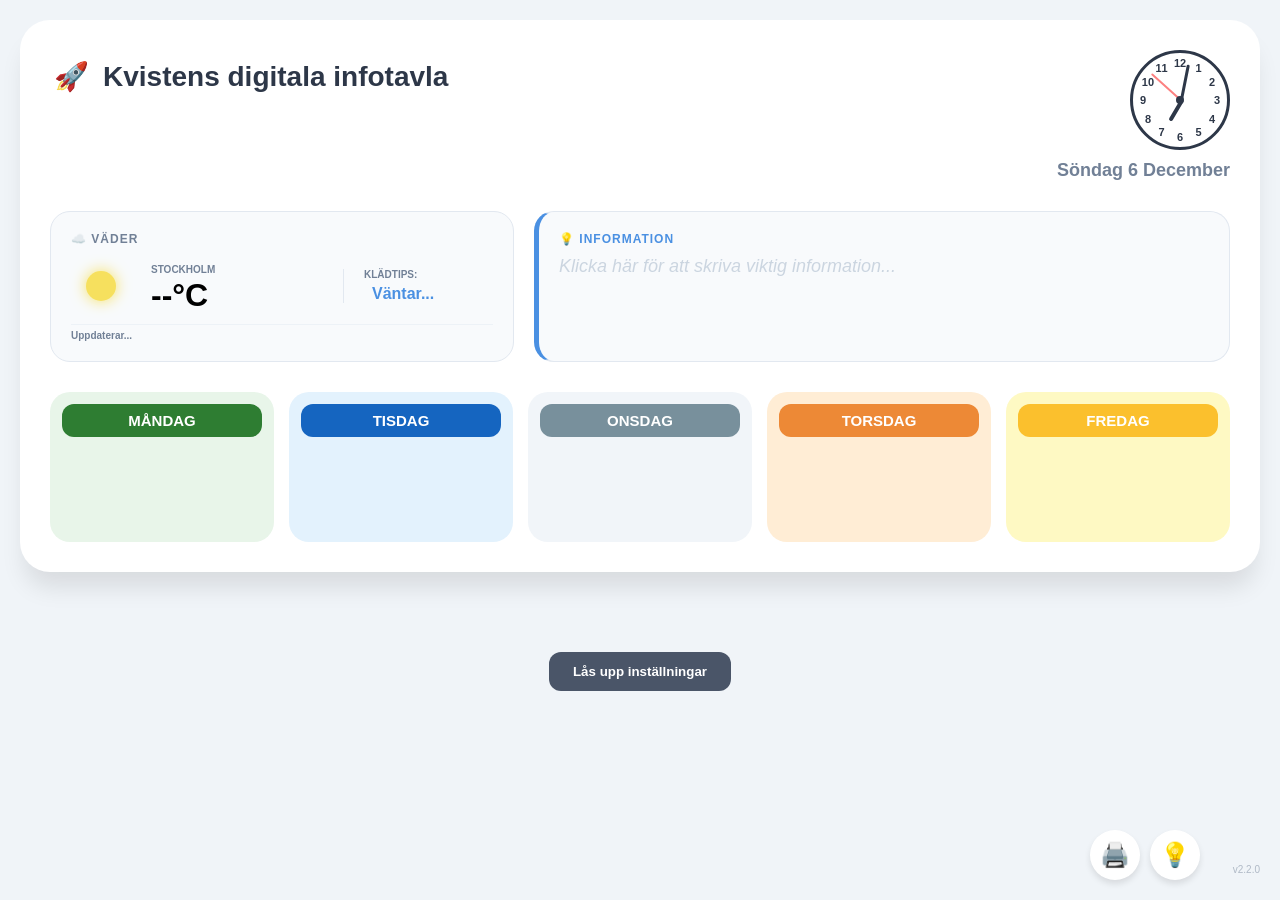
==== Index.html @ 11c7279c "Rename Index1.html to Index.html" ====
<!DOCTYPE html>
<html lang="sv">
<head>
    <meta charset="UTF-8">
    <meta name="viewport" content="width=device-width, initial-scale=1.0, maximum-scale=1.0, user-scalable=no">
    <title>Kvistens digitala infotavla v2.2.0</title>
    <style>
        :root {
            --bg-main: #f0f4f8;
            --text-main: #1a202c;
            --text-muted: #718096;
            --accent: #4a90e2;
            --success: #48bb78;
            --error: #fc8181;
            --warning: #f6e05e;
            
            /* Färger för veckodagar */
            --color-mandag-bg: #e8f5e9; --color-mandag: #2e7d32;
            --color-tisdag-bg: #e3f2fd; --color-tisdag: #1565c0;
            --color-onsdag-bg: #f1f5f9; --color-onsdag: #78909c;
            --color-torsdag-bg: #ffedd5; --color-torsdag: #ed8936;
            --color-fredag-bg: #fef9c3; --color-fredag: #fbc02d;
        }

        * { box-sizing: border-box; margin: 0; padding: 0; font-family: 'Inter', sans-serif; }
        body { background-color: var(--bg-main); padding: 20px; display: flex; flex-direction: column; align-items: center; min-height: 100vh; position: relative; }

        .tavla {
            width: 100%; max-width: 1300px; background: white; border-radius: 30px;
            padding: 30px; box-shadow: 0 20px 25px -5px rgba(0, 0, 0, 0.1);
            margin-bottom: 70px; position: relative;
        }

        /* Fixerade knappar i hörnen */
        .wake-lock-indicator, .print-btn {
            position: fixed; bottom: 20px; background: white; border: none; border-radius: 50%;
            width: 50px; height: 50px; display: flex; align-items: center; justify-content: center;
            cursor: pointer; font-size: 24px; transition: all 0.2s;
            box-shadow: 0 4px 6px rgba(0,0,0,0.1); z-index: 1000;
        }
        .wake-lock-indicator { right: 80px; }
        .print-btn { right: 140px; }
        .wake-lock-indicator:active, .print-btn:active { transform: scale(0.9); }

        .header { display: flex; justify-content: space-between; align-items: flex-start; margin-bottom: 30px; }
        .huvud-rubrik { font-size: 28px; font-weight: 800; color: #2d3748; display: flex; align-items: center; gap: 10px; margin-top: 10px; }
        
        .clock-section { display: flex; flex-direction: column; align-items: flex-end; gap: 10px; }
        .analog-clock { width: 100px; height: 100px; border: 3px solid #2d3748; border-radius: 50%; position: relative; background: white; flex-shrink: 0; }
        .clock-number { position: absolute; width: 100%; height: 100%; text-align: center; font-size: 11px; font-weight: 900; color: #2d3748; padding: 4px; }
        .n1 { transform: rotate(30deg); } .n1 span { display: block; transform: rotate(-30deg); }
        .n2 { transform: rotate(60deg); } .n2 span { display: block; transform: rotate(-60deg); }
        .n3 { transform: rotate(90deg); } .n3 span { display: block; transform: rotate(-90deg); }
        .n4 { transform: rotate(120deg); } .n4 span { display: block; transform: rotate(-120deg); }
        .n5 { transform: rotate(150deg); } .n5 span { display: block; transform: rotate(-150deg); }
        .n6 { transform: rotate(180deg); } .n6 span { display: block; transform: rotate(-180deg); }
        .n7 { transform: rotate(210deg); } .n7 span { display: block; transform: rotate(-210deg); }
        .n8 { transform: rotate(240deg); } .n8 span { display: block; transform: rotate(-240deg); }
        .n9 { transform: rotate(270deg); } .n9 span { display: block; transform: rotate(-270deg); }
        .n10 { transform: rotate(300deg); } .n10 span { display: block; transform: rotate(-300deg); }
        .n11 { transform: rotate(330deg); } .n11 span { display: block; transform: rotate(-330deg); }
        .n12 { transform: rotate(0deg); } .n12 span { display: block; transform: rotate(0deg); }

        .hand { position: absolute; bottom: 50%; left: 50%; transform-origin: bottom; background: #2d3748; border-radius: 4px; }
        .hour-hand { width: 4px; height: 25%; z-index: 3; }
        .min-hand { width: 3px; height: 38%; z-index: 2; }
        .sec-hand { width: 1.5px; height: 42%; background: var(--error); z-index: 1; }
        .center-dot { position: absolute; top: 50%; left: 50%; width: 8px; height: 8px; background: #2d3748; border-radius: 50%; transform: translate(-50%, -50%); z-index: 4; }

        #datum { font-size: 18px; font-weight: 700; color: var(--text-muted); text-transform: capitalize; text-align: right; }

        .top-grid { display: grid; grid-template-columns: 1fr; gap: 20px; margin-bottom: 30px; }
        @media (min-width: 768px) { .top-grid { grid-template-columns: 1.2fr 1.8fr; } }

        .glass-card { background: #f8fafc; border-radius: 20px; padding: 20px; border: 1px solid #e2e8f0; position: relative; min-height: 120px; }
        .sektions-titel { font-size: 12px; font-weight: 800; color: var(--text-muted); text-transform: uppercase; letter-spacing: 1px; margin-bottom: 10px; display: flex; align-items: center; gap: 8px; }
        #vader-status { font-size: 10px; font-weight: 700; color: var(--text-muted); margin-top: 8px; display: block; border-top: 1px solid #edf2f7; padding-top: 5px; }

        #info-texten { font-weight: 500; font-size: 18px; outline: none; min-height: 1.2em; color: var(--text-main); }
        #info-texten:empty:before { content: attr(data-placeholder); color: #cbd5e0; font-style: italic; font-weight: 400; cursor: text; }

        /* Animerade väderikoner */
        .weather-icon-container { width: 60px; height: 60px; position: relative; display: flex; align-items: center; justify-content: center; }
        .anim-sun { width: 30px; height: 30px; background: #f6e05e; border-radius: 50%; box-shadow: 0 0 15px #f6e05e; animation: spin 20s linear infinite; position: relative; }
        @keyframes spin { 100% { transform: rotate(360deg); } }
        .anim-cloud { width: 35px; height: 15px; background: #cbd5e0; border-radius: 10px; position: absolute; animation: float 4s ease-in-out infinite; }
        .anim-cloud::before { content: ''; width: 18px; height: 18px; background: #cbd5e0; border-radius: 50%; position: absolute; top: -10px; left: 5px; }
        .anim-cloud::after { content: ''; width: 22px; height: 22px; background: #cbd5e0; border-radius: 50%; position: absolute; top: -14px; right: 5px; }
        @keyframes float { 0%, 100% { transform: translateY(0); } 50% { transform: translateY(-4px); } }
        .anim-rain-drop { width: 2px; height: 6px; background: #4a90e2; position: absolute; bottom: -10px; opacity: 0; animation: fall 1.2s linear infinite; }
        .drop1 { left: 10px; animation-delay: 0s; }
        .drop2 { left: 20px; animation-delay: 0.4s; }
        .drop3 { left: 28px; animation-delay: 0.8s; }
        @keyframes fall { 0% { transform: translateY(-10px); opacity: 0; } 50% { opacity: 1; } 100% { transform: translateY(10px) opacity: 0; } }
        .anim-snow-flake { font-size: 10px; color: #a5f3fc; position: absolute; bottom: -10px; opacity: 0; animation: flake-fall 2s linear infinite; }
        .flake1 { left: 8px; animation-delay: 0s; }
        .flake2 { left: 22px; animation-delay: 0.7s; }
        @keyframes flake-fall { 0% { transform: translateY(-10px) translateX(0); opacity: 0; } 50% { opacity: 1; transform: translateY(0px) translateX(3px); } 100% { transform: translateY(10px) translateX(-3px) opacity: 0; } }
        .anim-bolt { font-size: 16px; color: #fbbf24; position: absolute; bottom: -12px; left: 14px; animation: flash 1.5s ease-in-out infinite; }
        @keyframes flash { 0%, 100% { opacity: 0; } 50% { opacity: 1; } }

        .schema-grid { display: grid; grid-template-columns: 1fr; gap: 15px; align-items: start; }
        @media (min-width: 1024px) { .schema-grid { grid-template-columns: repeat(5, 1fr); } }

        .dag-kolumn { display: flex; flex-direction: column; gap: 12px; padding: 12px; border-radius: 20px; min-height: 150px; }
        #col-mandag { background-color: var(--color-mandag-bg); }
        #col-tisdag { background-color: var(--color-tisdag-bg); }
        #col-onsdag { background-color: var(--color-onsdag-bg); }
        #col-torsdag { background-color: var(--color-torsdag-bg); }
        #col-fredag { background-color: var(--color-fredag-bg); }

        .dag-kolumn.idag { border: 2px solid var(--accent); box-shadow: 0 10px 15px -3px rgba(0, 0, 0, 0.1); }
        .dag-rubrik { font-size: 15px; font-weight: 800; padding: 8px; border-radius: 12px; text-align: center; color: white; text-transform: uppercase; }
        .mandag-r { background-color: var(--color-mandag); }
        .tisdag-r { background-color: var(--color-tisdag); }
        .onsdag-r { background-color: var(--color-onsdag); }
        .torsdag-r { background-color: var(--color-torsdag); }
        .fredag-r { background-color: var(--color-fredag); }

        .aktivitets-lista { display: flex; flex-direction: column; gap: 10px; min-height: 50px; }
        
        .aktivitet-kort { 
            background: white; border-radius: 15px; padding: 16px 12px 12px 12px; position: relative; 
            box-shadow: 0 4px 6px rgba(0,0,0,0.05); cursor: pointer; 
            transition: transform 0.3s cubic-bezier(0.34, 1.56, 0.64, 1), box-shadow 0.3s ease, border-color 0.2s; 
            border: 2px solid transparent; overflow: hidden;
        }
        .aktivitet-kort.dragging { opacity: 0.4; }
        
        /* Tidsväljare i veckovyn */
        .aktivitet-tid-wrapper {
            position: absolute; top: 6px; left: 8px; display: none; align-items: center; gap: 4px;
            background: #f1f5f9; padding: 2px 8px; border-radius: 6px; font-size: 11px; font-weight: 700; color: var(--text-muted);
        }
        .admin-active .aktivitet-tid-wrapper { display: flex; }
        
        .aktivitet-tid-input {
            display: none; border: none; background: transparent; font-size: 11px; font-weight: 700; color: var(--text-muted);
            width: 65px; outline: none; font-family: sans-serif; padding-right: 2px;
        }
        .admin-active .aktivitet-tid-input { display: inline-block; }
        .aktivitet-tid-text { font-size: 11px; font-weight: 700; color: var(--text-muted); display: none; }

        /* Dynamisk analog klocka för fokusläget */
        .fokus-klock-container { display: none; flex-direction: column; align-items: center; gap: 10px; margin-bottom: 20px; margin-top: 10px; }
        .aktivitet-kort.fokus-läge.har-tid .fokus-klock-container { display: flex; }

        /* Visuell nedräkningslinje för fokusläge */
        .fokus-timer-bar {
            display: none; position: absolute; bottom: 0; left: 0; height: 5px;
            background: var(--error); width: 100%; transform-origin: left;
        }
        .aktivitet-kort.fokus-läge .fokus-timer-bar { display: block; }

        /* Redigerbar ikon */
        .aktivitet-ikon-badge { font-size: 32px; text-align: center; margin-bottom: 4px; transition: font-size 0.3s ease; display: block; border-radius: 8px; outline: none; }
        .admin-active .aktivitet-ikon-badge:hover { background: #f1f5f9; cursor: text; }

        .aktivitet-namn { font-weight: 700; text-align: center; font-size: 16px; margin-bottom: 6px; outline: none; color: #1a202c; transition: font-size 0.3s ease; }

        .grupper-container { display: flex; flex-wrap: wrap; justify-content: center; gap: 6px; pointer-events: none; }
        .grupp-tag { font-size: 10px; font-weight: 800; background: #e2e8f0; color: #2d3748; padding: 3px 9px; border-radius: 10px; text-transform: uppercase; display: flex; align-items: center; gap: 4px; border: 1px solid #cbd5e0; transition: all 0.2s; pointer-events: auto; }
        .admin-active .grupp-tag:hover { background: var(--error); color: white; border-color: #fca5a5; transform: scale(0.9); cursor: pointer; }

        /* Fokus-läge & Modaler */
        .aktivitet-kort.fokus-läge, .custom-modal-kort {
            position: fixed;
            top: 50%;
            left: 50%;
            transform: translate(-50%, -50%);
            z-index: 2000;
            width: 440px;
            padding: 30px;
            border-radius: 25px;
            background: white;
            box-shadow: 0 30px 60px -12px rgba(0, 0, 0, 0.3);
            border: 2px solid var(--accent);
            animation: zoomInKort 0.3s cubic-bezier(0.34, 1.56, 0.64, 1) forwards;
        }

        .custom-modal-kort { display: none; flex-direction: column; align-items: center; text-align: center; }
        .custom-modal-kort h2 { font-size: 22px; font-weight: 800; color: #2d3748; margin-bottom: 15px; }

        .modal-input {
            width: 100%; padding: 12px; font-size: 16px; border: 2px solid #e2e8f0; border-radius: 12px;
            margin-bottom: 20px; outline: none; text-align: center; font-weight: 600; transition: border-color 0.2s;
        }
        .modal-input:focus { border-color: var(--accent); }

        .modal-btn-container { display: flex; gap: 10px; width: 100%; }
        .modal-btn {
            flex: 1; padding: 12px; font-size: 14px; font-weight: 700; border: none; border-radius: 12px;
            cursor: pointer; text-transform: uppercase; transition: transform 0.1s;
        }
        .modal-btn:active { transform: scale(0.98); }

        /* Inställningar för tidsvisning i fokusläge */
        .aktivitet-kort.fokus-läge .aktivitet-tid-wrapper { 
            display: flex !important; position: absolute; top: 20px; left: 20px; padding: 4px 12px; border-radius: 10px; 
            gap: 4px; background: #e2e8f0; box-shadow: inset 0 2px 4px rgba(0,0,0,0.05);
        }
        body:not(.admin-active) .aktivitet-kort.fokus-läge .aktivitet-tid-wrapper { display: none !important; }
        .admin-active .aktivitet-kort.fokus-läge .aktivitet-tid-wrapper { display: flex !important; }

        .aktivitet-kort.fokus-läge .aktivitet-tid-wrapper span { font-size: 13px; color: #2d3748; }
        .aktivitet-kort.fokus-läge .aktivitet-tid-text { font-size: 13px; color: #2d3748; font-weight: 800; display: inline-block !important; }
        .aktivitet-kort.fokus-läge .aktivitet-tid-input { font-size: 13px; color: #2d3748; width: 75px; padding-right: 2px; }
        .admin-active .aktivitet-kort.fokus-läge .aktivitet-tid-text { display: none !important; }
        
        .aktivitet-kort.fokus-läge .aktivitet-ikon-badge { font-size: 80px; margin-bottom: 10px; }
        .aktivitet-kort.fokus-läge .aktivitet-namn { font-size: 32px; margin-bottom: 20px; }
        .aktivitet-kort.fokus-läge .grupp-tag { font-size: 14px; padding: 6px 14px; border-radius: 15px; gap: 6px; }

        @keyframes zoomInKort {
            from { transform: translate(-50%, -50%) scale(0.7); opacity: 0; }
            to { transform: translate(-50%, -50%) scale(1); opacity: 1; }
        }

        .fokus-overlay {
            display: none; position: fixed; top: 0; left: 0; width: 100%; height: 100%;
            background: rgba(15, 23, 42, 0.25); backdrop-filter: blur(10px); -webkit-backdrop-filter: blur(10px);
            z-index: 1999; cursor: pointer; animation: fadeInOverlay 0.2s ease forwards;
        }
        @keyframes fadeInOverlay { from { opacity: 0; } to { opacity: 1; } }
        
        body.kort-fokus-aktiv .fokus-overlay { display: block; }

        .lagg-till-btn { display: none; background: rgba(255,255,255,0.85); border: 2px dashed #cbd5e0; padding: 12px; border-radius: 14px; font-weight: 800; cursor: pointer; color: #4a5568; font-size: 12px; margin-top: 5px; text-transform: uppercase; }
        .admin-panel { display: none; margin-top: 20px; background: #2d3748; color: white; padding: 25px; border-radius: 20px; width: 100%; max-width: 1300px; }
        .admin-grid { display: grid; grid-template-columns: 1fr; gap: 20px; }
        @media (min-width: 1024px) { .admin-grid { grid-template-columns: 1fr 1fr 1fr; } }
        .admin-col { background: #3a4759; padding: 15px; border-radius: 15px; }
        .admin-btn-main { background: #4a5568; color: white; padding: 12px 24px; border-radius: 12px; font-weight: 600; border: none; cursor: pointer; margin-top: 10px; }
        
        /* Radera-knapp */
        .radera-btn { 
            display: none; position: absolute; top: 6px; right: 6px; background: #fee2e2; color: #ef4444; 
            border-radius: 10px; width: 28px; height: 28px; border: 1px solid #fca5a5; align-items: center; 
            justify-content: center; z-index: 10; cursor: pointer; font-size: 14px; transition: all 0.2s ease;
        }
        .radera-btn:hover { background: #ef4444; color: white; border-color: #ef4444; transform: scale(1.05); }

        .klad-regel { background: #2d3748; padding: 10px; border-radius: 10px; margin-bottom: 8px; display: grid; grid-template-columns: 50px 1fr 40px 30px; gap: 5px; align-items: center; }
        .klad-regel input { background: #4a5568; border: none; color: white; padding: 5px; border-radius: 5px; font-size: 12px; width: 100%; }

        .version-tag { position: fixed; bottom: 25px; right: 20px; font-size: 10px; color: var(--text-muted); opacity: 0.5; }

        /* Utskriftsregler */
        @media print {
            body { background: white; padding: 0; margin: 0; min-height: auto; }
            .wake-lock-indicator, .print-btn, #adminBtn, #panel, .fokus-overlay, .custom-modal-kort, .version-tag, .fokus-klock-container, .fokus-timer-bar { display: none !important; }
            .header, .top-grid { display: none !important; }
            .tavla { box-shadow: none !important; padding: 0 !important; margin: 0 !important; max-width: 100% !important; width: 100% !important; border-radius: 0 !important; }
            .schema-grid { display: grid !important; grid-template-columns: repeat(5, 1fr) !important; gap: 10px !important; width: 100% !important; }
            .lagg-till-btn, .radera-btn { display: none !important; }
            .dag-kolumn { -webkit-print-color-adjust: exact !important; print-color-adjust: exact !important; min-height: auto !important; padding: 10px !important; border-radius: 15px !important; }
            .dag-rubrik { -webkit-print-color-adjust: exact !important; print-color-adjust: exact !important; font-size: 14px !important; }
            .aktivitet-kort { box-shadow: none !important; border: 1px solid #cbd5e0 !important; page-break-inside: avoid; padding-top: 12px !important; }
            .aktivitet-tid-wrapper { display: none !important; }
            .grupp-tag { -webkit-print-color-adjust: exact !important; print-color-adjust: exact !important; border: 1px solid #cbd5e0 !important; }
            @page { size: landscape; margin: 10mm; }
        }
    </style>
</head>
<body>

<div class="fokus-overlay" onclick="stängAllaModalerOchFokus()"></div>

<div id="admin-login-modal" class="custom-modal-kort">
    <div style="font-size: 50px; margin-bottom: 10px;">🔒</div>
    <h2>Ange lösenord</h2>
    <input type="password" id="modal-pwd-field" class="modal-input" placeholder="Skriv lösenord här...">
    <div class="modal-btn-container">
        <button class="modal-btn" style="background:#cbd5e0; color:#4a5568;" onclick="stängAllaModalerOchFokus()">Avbryt</button>
        <button class="modal-btn" style="background:var(--accent); color:white;" onclick="verifieraLösenordModal()">Lås upp</button>
    </div>
</div>

<div id="admin-error-modal" class="custom-modal-kort" style="border-color: var(--error);">
    <div style="font-size: 50px; margin-bottom: 10px;">❌</div>
    <h2 style="color: var(--error);">Fel lösenord!</h2>
    <p style="color: var(--text-muted); margin-bottom: 20px; font-weight: 500;">Det angivna lösenordet är felaktigt. Försök igen.</p>
    <button class="modal-btn" style="background:var(--error); color:white; width: 100%;" onclick="öppnaLoginModaligen()">Försök igen</button>
</div>

<div class="tavla">
    <div class="header">
        <div class="huvud-rubrik">
            <span id="tavla-ikon" contenteditable="false" onblur="spara()" style="outline: none; border-radius: 8px; padding: 0 4px;">🚀</span> 
            <div id="tavla-titel" onblur="spara()">Kvistens digitala infotavla</div>
        </div>
        <div class="clock-section">
            <div class="analog-clock" id="analogClock">
                <div class="center-dot"></div>
                <div class="hand hour-hand" id="hour-hand"></div>
                <div class="hand min-hand" id="min-hand"></div>
                <div class="hand sec-hand" id="sec-hand"></div>
            </div>
            <div id="datum">Laddar...</div>
        </div>
    </div>

    <div class="top-grid">
        <div class="glass-card">
            <div class="sektions-titel">☁️ Väder</div>
            <div style="display:flex; align-items:center; gap:20px; flex-wrap: wrap;">
                <div class="weather-icon-container" id="vader-container-box">
                    <div class="anim-sun"></div>
                </div>
                <div class="vader-grad-container">
                    <span id="stads-namn-visning" style="font-size: 10px; font-weight: 800; color: var(--text-muted); text-transform: uppercase;">LADDAR...</span>
                    <div id="vader-temp" style="font-size: 32px; font-weight: 800;">--°C</div>
                </div>
                <div style="border-left: 1px solid #e2e8f0; padding-left: 20px; margin-left: auto; min-width: 150px;">
                    <div style="font-size: 10px; font-weight: 800; color: var(--text-muted);">KLÄDTIPS:</div>
                    <div style="display:flex; align-items:center; gap:8px; margin-top:5px;">
                        <span id="klader-ikon" style="font-size: 24px;"></span>
                        <div id="klader-text" style="font-weight: 700; color: var(--accent); font-size: 16px;">Väntar...</div>
                    </div>
                </div>
            </div>
            <span id="vader-status">Uppdaterar...</span>
        </div>

        <div class="glass-card" style="border-left: 5px solid var(--accent);">
            <div class="sektions-titel" style="color: var(--accent);">💡 Information</div>
            <div id="info-texten" contenteditable="false" onblur="spara()" data-placeholder="Klicka här för att skriva viktig information..."></div>
        </div>
    </div>

    <div class="schema-grid">
        <div class="dag-kolumn" id="col-mandag"><div class="dag-rubrik mandag-r">Måndag</div><div class="aktivitets-lista" id="lista-mandag" data-dag="mandag" ondragover="allowDrop(event)" ondrop="handleDrop(event)"></div><button class="lagg-till-btn" onclick="skapaKort('mandag', '')">+ Ny aktivitet</button></div>
        <div class="dag-kolumn" id="col-tisdag"><div class="dag-rubrik tisdag-r">Tisdag</div><div class="aktivitets-lista" id="lista-tisdag" data-dag="tisdag" ondragover="allowDrop(event)" ondrop="handleDrop(event)"></div><button class="lagg-till-btn" onclick="skapaKort('tisdag', '')">+ Ny aktivitet</button></div>
        <div class="dag-kolumn" id="col-onsdag"><div class="dag-rubrik onsdag-r">Onsdag</div><div class="aktivitets-lista" id="lista-onsdag" data-dag="onsdag" ondragover="allowDrop(event)" ondrop="handleDrop(event)"></div><button class="lagg-till-btn" onclick="skapaKort('onsdag', '')">+ Ny aktivitet</button></div>
        <div class="dag-kolumn" id="col-torsdag"><div class="dag-rubrik torsdag-r">Torsdag</div><div class="aktivitets-lista" id="lista-torsdag" data-dag="torsdag" ondragover="allowDrop(event)" ondrop="handleDrop(event)"></div><button class="lagg-till-btn" onclick="skapaKort('torsdag', '')">+ Ny aktivitet</button></div>
        <div class="dag-kolumn" id="col-fredag"><div class="dag-rubrik fredag-r">Fredag</div><div class="aktivitets-lista" id="lista-fredag" data-dag="fredag" ondragover="allowDrop(event)" ondrop="handleDrop(event)"></div><button class="lagg-till-btn" onclick="skapaKort('fredag', '')">+ Ny aktivitet</button></div>
    </div>
</div>

<button class="print-btn" onclick="window.print()" title="Skriv ut veckoschema">🖨️</button>
<button class="wake-lock-indicator" onclick="requestWakeLock()" title="Håll skärmen vaken">💡</button>
<button class="admin-btn-main" onclick="visaLoginModal()" id="adminBtn">Lås upp inställningar</button>

<div id="panel" class="admin-panel">
    <div class="admin-grid">
        <div class="admin-col">
            <h3 style="margin-bottom:15px; font-size:14px; color:var(--warning);">👥 GRUPPER</h3>
            <p style="font-size:11px; margin-bottom:10px; opacity:0.8;">Markera ett kort i schemat och klicka på en grupp nedan:</p>
            <div style="display:flex; flex-wrap:wrap; gap:8px;">
                <button onclick="laggTillGruppValt('PLANETER')" class="grupp-tag">🪐 PLANETER</button>
                <button onclick="laggTillGruppValt('SOLAR')" class="grupp-tag">☀️ SOLAR</button>
                <button onclick="laggTillGruppValt('GALAXER')" class="grupp-tag">🌀 GALAXER</button>
                <button onclick="laggTillGruppValt('MÅNAR')" class="grupp-tag">🌙 MÅNAR</button>
                <button onclick="laggTillGruppValt('STJÄRNOR')" class="grupp-tag">⭐ STJÄRNOR</button>
                <button onclick="laggTillGruppValt('KOMETER')" class="grupp-tag">☄️ KOMETER</button>
                <button onclick="laggTillGruppValt('ALLA')" class="grupp-tag" style="background:var(--accent); color:white;">🌍 ALLA</button>
            </div>
            <button class="admin-btn-main" style="width:100%; background:var(--error); margin-top:20px;" onclick="if(confirm('Rensa ALLT?')) { localStorage.clear(); location.reload(); }">Nollställ tavla</button>
        </div>

        <div class="admin-col">
            <h3 style="margin-bottom:15px; font-size:14px; color:var(--warning);">🧥 BASREGLER FOR KLÄDER (°C)</h3>
            <div id="klader-editor-container"></div>
            <button class="admin-btn-main" style="width:100%; background:var(--success);" onclick="laggTillRegel()">+ Ny basregel</button>
        </div>

        <div class="admin-col">
            <h3 style="margin-bottom:15px; font-size:14px; color:var(--warning);">⚙️ SYSTEM</h3>
            <label style="font-size:11px; font-weight:bold;">TITEL PÅ TAVLAN:</label>
            <input type="text" id="titel-input" style="width:100%; padding:8px; margin:5px 0 15px 0; border-radius:5px; border:none;" oninput="document.getElementById('tavla-titel').innerText = this.value; spara();">
            
            <label style="font-size:11px; font-weight:bold;">STAD (VÄDER):</label>
            <input type="text" id="vader-stad-input" style="width:100%; padding:8px; margin:5px 0; border-radius:5px; border:none;" placeholder="T.ex. Stockholm">
            <button class="admin-btn-main" style="width:100%; background:var(--accent);" onclick="setVaderPos()" id="vader-sok-btn">Sök stad</button>
        </div>
    </div>
    
    <div style="margin-top: 25px; border-top: 1px solid rgba(255,255,255,0.1); padding-top: 20px; display: flex; justify-content: center;">
        <button class="admin-btn-main" style="background: var(--success); width: 100%; max-width: 400px; font-size: 16px; padding: 15px;" onclick="stangAdmin()">💾 SPARA & STÄNG</button>
    </div>
</div>

<div class="version-tag">v2.2.0</div>

<script>
    const LOSENORD = "skola123";
    let isAdmin = false;
    let valtKort = null;
    let draggedElement = null;
    let inzoomatKort = null;
    
    let fokusTimer = null;
    let fokusAnimationsTimer = null;
    const FOKUS_TID_MS = 20000;

    let kladRegler = [
        { min: -50, text: "Jacka på!", ikon: "🧥" },
        { min: 10, text: "Långärmad tröja", ikon: "👕" },
        { min: 15, text: "Bara t-shirt går bra", ikon: "👕" }
    ];

    const ikonKarta = {
        'bad': '🏊', 'simma': '🏊', 'gympa': '👟', 'idrott': '⚽', 'fotboll': '⚽', 'lek': '🛝',
        'mellis': '🍎', 'fika': '🍪', 'mat': '🍴', 'lunch': '🍱', 'skog': '🌲', 'ut': '🌳',
        'pyssel': '🎨', 'rita': '🖍️', 'skapa': '✂️', 'film': '🎬', 'bio': '🍿', 'spel': '🎲',
        'ipad': '📱', 'dator': '💻', 'läsa': '📚', 'biblo': '📖', 'musik': '🎵', 'dans': '💃',
        'utflykt': '🚌', 'tåg': '🚂', 'vila': '🧘'
    };

    const gruppIkonMappning = { 'PLANETER': '🪐', 'SOLAR': '☀️', 'GALAXER': '🌀', 'MÅNAR': '🌙', 'STJÄRNOR': '⭐', 'KOMETER': '☄️', 'ALLA': '🌍' };
    const dagar = ['mandag', 'tisdag', 'onsdag', 'torsdag', 'fredag'];

    async function requestWakeLock() {
        if ('wakeLock' in navigator) {
            try { await navigator.wakeLock.request('screen'); } catch (err) { }
        }
    }

    function createClockNumbers(clockElement) {
        clockElement.querySelectorAll('.clock-number').forEach(n => n.remove());
        for (let i = 1; i <= 12; i++) {
            const numDiv = document.createElement('div');
            numDiv.className = `clock-number n${i}`;
            numDiv.innerHTML = `<span>${i}</span>`;
            clockElement.appendChild(numDiv);
        }
    }

    function updateClock() {
        const now = new Date();
        const s = now.getSeconds(); const m = now.getMinutes(); const h = now.getHours();
        document.getElementById('sec-hand').style.transform = `rotate(${(s/60)*360}deg)`;
        document.getElementById('min-hand').style.transform = `rotate(${((m/60)*360)+((s/60)*6)}deg)`;
        document.getElementById('hour-hand').style.transform = `rotate(${((h/12)*360)+((m/60)*30)}deg)`;
        document.getElementById('datum').innerText = now.toLocaleDateString('sv-SE', {weekday:'long', day:'numeric', month:'long'});
    }

    function stallInKortKlocka(tidVarde, kort) {
        const hHand = kort.querySelector('.fokus-hour-hand');
        const mHand = kort.querySelector('.fokus-min-hand');
        const dText = kort.querySelector('.fokus-digital-tid');
        
        if (!tidVarde || tidVarde === "") {
            if(dText) dText.innerText = "--:--";
            return;
        }

        if(dText) dText.innerText = tidVarde;
        const delar = tidVarde.split(':');
        const timmar = parseInt(delar[0], 10);
        const minuter = parseInt(delar[1], 10);

        const minuterGrader = (minuter / 60) * 360;
        const timmarGrader = ((timmar % 12) / 12) * 360 + (minuter / 60) * 30;

        if(hHand) hHand.style.transform = `rotate(${timmarGrader}deg)`;
        if(mHand) mHand.style.transform = `rotate(${minuterGrader}deg)`;
    }

    async function setVaderPos() {
        const stad = document.getElementById('vader-stad-input').value;
        const btn = document.getElementById('vader-sok-btn');
        if(!stad) return;
        btn.disabled = true;
        let punkter = 0;
        const interval = setInterval(() => { punkter = (punkter + 1) % 4; btn.innerText = "Söker" + ".".repeat(punkter); }, 300);

        try {
            const res = await fetch(`https://geocoding-api.open-meteo.com/v1/search?name=${stad}&count=1&language=sv&format=json`);
            const data = await res.json();
            clearInterval(interval);
            if(data.results && data.results.length > 0) {
                const stadData = data.results[0];
                localStorage.setItem('v-lat', stadData.latitude);
                localStorage.setItem('v-lon', stadData.longitude);
                localStorage.setItem('v-stad', stadData.name);
                btn.style.background = "var(--success)"; btn.innerText = "✅ Stad sparad!";
                hamtaVaderData();
                setTimeout(() => { btn.style.background = "var(--accent)"; btn.innerText = "Sök stad"; btn.disabled = false; }, 2000);
            } else {
                btn.style.background = "var(--error)"; btn.innerText = "❌ Hittade inte stad";
                setTimeout(() => { btn.style.background = "var(--accent)"; btn.innerText = "Sök stad"; btn.disabled = false; }, 2000);
            }
        } catch(e) { clearInterval(interval); btn.style.background = "var(--error)"; btn.innerText = "❌ Fel vid sökning"; btn.disabled = false; }
    }

    function byggAnimeradIkon(code) {
        const container = document.getElementById('vader-container-box');
        container.innerHTML = "";
        if (code === 0) { container.innerHTML = '<div class="anim-sun"></div>'; }
        else if (code >= 1 && code <= 3) { container.innerHTML = '<div class="anim-sun" style="left: -10px; top: -10px;"></div><div class="anim-cloud" style="bottom: 15px; right: 10px;"></div>'; }
        else if (code >= 51 && code <= 67) { container.innerHTML = '<div class="anim-cloud"></div><div class="anim-rain-drop drop1"></div><div class="anim-rain-drop drop2"></div><div class="anim-rain-drop drop3"></div>'; }
        else if (code >= 71 && code <= 77) { container.innerHTML = '<div class="anim-cloud"></div><div class="anim-snow-flake flake1">❄</div><div class="anim-snow-flake flake2">❄</div>'; }
        else if (code >= 80 && code <= 82) { container.innerHTML = '<div class="anim-sun" style="left: -12px; top: -12px;"></div><div class="anim-cloud" style="bottom: 12px; right: 8px;"></div><div class="anim-rain-drop drop1" style="left:20px;"></div><div class="anim-rain-drop drop2" style="left:30px;"></div>'; }
        else if (code >= 95) { container.innerHTML = '<div class="anim-cloud" style="background:#4a5568;"></div><div class="anim-bolt">⚡</div>'; }
        else { container.innerHTML = '<div class="anim-cloud"></div>'; }
    }

    async function hamtaVaderData() {
        const lat = localStorage.getItem('v-lat') || 59.32;
        const lon = localStorage.getItem('v-lon') || 18.06;
        const stadNamn = localStorage.getItem('v-stad') || "Stockholm";
        document.getElementById('stads-namn-visning').innerText = stadNamn.toUpperCase();
        try {
            const res = await fetch(`https://api.open-meteo.com/v1/forecast?latitude=${lat}&longitude=${lon}&current_weather=true`);
            const data = await res.json();
            const w = data.current_weather; const temp = Math.round(w.temperature);
            document.getElementById('vader-temp').innerText = temp + "°C";
            byggAnimeradIkon(w.weathercode);

            const sorteradeRegler = [...kladRegler].sort((a, b) => b.min - a.min);
            const matchadRegel = sorteradeRegler.find(r => temp >= r.min) || sorteradeRegler[sorteradeRegler.length - 1];
            let bastext = matchadRegel.text; let basikon = matchadRegel.ikon;
            
            if (w.weathercode >= 51 && w.weathercode <= 67 || w.weathercode >= 80 && w.weathercode <= 82) {
                if (temp >= 15) { bastext = "T-shirt (Ta med regnjacka / paraply!)"; basikon = "🌧️"; }
                else if (temp >= 10) { bastext = "Skaljacka & överdragsbyxor"; basikon = "🌧️"; }
                else { bastext = "Fodrade regnkläder & stövlar!"; basikon = "👢"; }
            } else if (w.weathercode >= 71 && w.weathercode <= 77) {
                bastext = "Jacka på! (Det snöar! ☃️ Vantar rekommenderas)"; basikon = "🧣";
            }
            document.getElementById('klader-text').innerText = bastext;
            document.getElementById('klader-ikon').innerText = basikon;
            document.getElementById('vader-status').innerText = "🕒 Uppdaterat " + new Date().toLocaleTimeString('sv-SE', {hour:'2-digit', minute:'2-digit'});
        } catch(e) { }
    }

    function laddaKladEditor() {
        const container = document.getElementById('klader-editor-container');
        container.innerHTML = "";
        kladRegler.sort((a,b) => a.min - b.min).forEach((regel, index) => {
            const div = document.createElement('div'); div.className = 'klad-regel';
            div.innerHTML = `<input type="number" value="${regel.min}" onchange="uppdateraRegel(${index}, 'min', this.value)"><input type="text" value="${regel.text}" onchange="uppdateraRegel(${index}, 'text', this.value)"><input type="text" value="${regel.ikon}" onchange="uppdateraRegel(${index}, 'ikon', this.value)"><button onclick="taBortRegel(${index})" style="background:none; border:none; color:var(--error); font-weight:bold;">✕</button>`;
            container.appendChild(div);
        });
    }

    function uppdateraRegel(index, felt, v) { if(felt === 'min') kladRegler[index].min = parseFloat(v); else kladRegler[index][felt] = v; spara(); }
    function taBortRegel(index) { kladRegler.splice(index, 1); laddaKladEditor(); spara(); }
    function laggTillRegel() { kladRegler.push({ min: 10, text: "Ny basregel", ikon: "🧥" }); laddaKladEditor(); spara(); }

    function allowDrop(ev) { ev.preventDefault(); }

    function handleDrop(ev) {
        ev.preventDefault();
        const list = ev.currentTarget;
        const targetDag = list.getAttribute('data-dag');
        const afterElement = getDragAfterElement(list, ev.clientY);
        if (afterElement == null) { list.appendChild(draggedElement); } else { list.insertBefore(draggedElement, afterElement); }
        draggedElement.onDragstartUpdateDag(targetDag);
        spara();
    }

    function getDragAfterElement(container, y) {
        const draggableElements = [...container.querySelectorAll('.aktivitet-kort:not(.dragging)')];
        return draggableElements.reduce((closest, child) => {
            const box = child.getBoundingClientRect(); const offset = y - box.top - box.height / 2;
            if (offset < 0 && offset > closest.offset) return { offset: offset, element: child }; else return closest;
        }, { offset: Number.NEGATIVE_INFINITY }).element;
    }

    function startaFokusTimer(kort) {
        nollstallFokusTimers();
        if (isAdmin) return;

        const timerBar = kort.querySelector('.fokus-timer-bar');
        if (timerBar) {
            timerBar.style.transition = 'none';
            timerBar.style.transform = 'scaleX(1)';
            timerBar.offsetHeight; 
            timerBar.style.transition = `transform ${FOKUS_TID_MS}ms linear`;
            timerBar.style.transform = 'scaleX(0)';
        }

        fokusTimer = setTimeout(() => {
            stängAllaModalerOchFokus();
        }, FOKUS_TID_MS);
    }

    function nollstallFokusTimers() {
        if (fokusTimer) { clearTimeout(fokusTimer); fokusTimer = null; }
        document.querySelectorAll('.fokus-timer-bar').forEach(bar => {
            bar.style.transition = 'none';
            bar.style.transform = 'scaleX(1)';
        });
    }

    function hanteraKortKlick(kort, event) {
        if (isAdmin) { markera(kort); return; }
        event.stopPropagation();
        
        if (kort.classList.contains('fokus-läge')) {
            startaFokusTimer(kort);
            return;
        }
        
        stängAllaModalerOchFokus();
        inzoomatKort = kort;
        document.body.classList.add('kort-fokus-aktiv');
        kort.classList.add('fokus-läge');
        
        const tidInput = kort.querySelector('.aktivitet-tid-input');
        stallInKortKlocka(tidInput.value, kort);
        
        startaFokusTimer(kort);
    }

    function visaLoginModal() {
        if(!isAdmin) {
            stängAllaModalerOchFokus();
            document.body.classList.add('kort-fokus-aktiv');
            document.getElementById('admin-login-modal').style.display = 'flex';
            const input = document.getElementById('modal-pwd-field');
            input.value = "";
            setTimeout(() => input.focus(), 50);
            input.onkeydown = (e) => { if (e.key === "Enter") verifieraLösenordModal(); };
        }
    }

    function verifieraLösenordModal() {
        const input = document.getElementById('modal-pwd-field');
        if (input.value === LOSENORD) {
            isAdmin = true;
            stängAllaModalerOchFokus();
            document.body.classList.add('admin-active');
            document.getElementById('panel').style.display = "block";
            document.getElementById('adminBtn').style.display = "none";
            document.querySelectorAll('.lagg-till-btn, .radera-btn').forEach(b => b.style.display = 'flex');
            document.querySelectorAll('.aktivitet-namn, #info-texten').forEach(e => e.contentEditable = true);
            
            document.querySelectorAll('.aktivitet-tid-wrapper').forEach(e => { e.style.display = 'flex'; });
            document.querySelectorAll('.aktivitet-tid-input').forEach(e => { e.disabled = false; });
            
            document.querySelectorAll('.aktivitet-ikon-badge').forEach(e => {
                e.contentEditable = true;
                e.setAttribute('data-manual-icon', e.getAttribute('data-custom') || "false");
            });

            // Aktivera redigering av huvudikonen i rubriken
            const headerIkon = document.getElementById('tavla-ikon');
            headerIkon.contentEditable = true;
            headerIkon.style.background = '#f1f5f9';
            headerIkon.title = 'Klicka för att byta emoji';

            laddaKladEditor();
            document.getElementById('titel-input').value = document.getElementById('tavla-titel').innerText;
            document.getElementById('vader-stad-input').value = localStorage.getItem('v-stad') || "Stockholm";
        } else {
            document.getElementById('admin-login-modal').style.display = 'none';
            document.getElementById('admin-error-modal').style.display = 'flex';
        }
    }

    function öppnaLoginModaligen() {
        document.getElementById('admin-error-modal').style.display = 'none';
        document.getElementById('admin-login-modal').style.display = 'flex';
        const input = document.getElementById('modal-pwd-field');
        input.value = "";
        setTimeout(() => input.focus(), 50);
    }

    function stängAllaModalerOchFokus() {
        nollstallFokusTimers();
        if (inzoomatKort) { 
            inzoomatKort.classList.remove('fokus-läge'); 
            inzoomatKort = null; 
        }
        document.getElementById('admin-login-modal').style.display = 'none';
        document.getElementById('admin-error-modal').style.display = 'none';
        document.body.classList.remove('kort-fokus-aktiv');
    }

    function hanteraTidsÄndring(input, textElement, kort) {
        const tidVärde = input.value;
        if (tidVärde && tidVärde !== "") {
            textElement.innerText = tidVärde;
            kort.classList.add('har-tid');
        } else {
            textElement.innerText = "";
            kort.classList.remove('har-tid');
        }
        stallInKortKlocka(tidVärde, kort);
        spara();
    }

    function skapaKort(dag, aktText = "", grupper = [], laddaIkon = null, laddaTid = "") {
        let nuvarandeDag = dag;
        const lista = document.getElementById('lista-' + nuvarandeDag);
        const kort = document.createElement('div');
        kort.className = 'aktivitet-kort';
        kort.draggable = true;
        
        kort.addEventListener('dragstart', (e) => { 
            if(!isAdmin) { e.preventDefault(); return false; } 
            draggedElement = kort; 
            kort.classList.add('dragging'); 
        });
        kort.addEventListener('dragend', () => { kort.classList.remove('dragging'); });
        kort.onDragstartUpdateDag = (nyDag) => { nuvarandeDag = nyDag; };
        kort.onclick = (e) => hanteraKortKlick(kort, e);

        let sparadTid = laddaTid || "";

        kort.innerHTML = `
            <button class="radera-btn" onclick="this.parentElement.remove(); spara(); event.stopPropagation();" style="display:${isAdmin?'flex':'none'}" title="Radera aktivitet">🗑️</button>
            <div class="aktivitet-tid-wrapper">
                <span>🕒</span>
                <input type="time" class="aktivitet-tid-input" value="${sparadTid}" ${isAdmin ? '' : 'disabled'}>
                <span class="aktivitet-tid-text">${sparadTid}</span>
            </div>
            
            <div class="fokus-klock-container">
                <div class="analog-clock" style="width: 130px; height: 130px; border-width: 4px; box-shadow: 0 4px 10px rgba(0,0,0,0.1);">
                    <div class="center-dot" style="width:10px; height:10px;"></div>
                    <div class="hand hour-hand fokus-hour-hand" style="width:5px; height:26%;"></div>
                    <div class="hand min-hand fokus-min-hand" style="width:3.5px; height:40%;"></div>
                </div>
                <div class="fokus-digital-tid" style="font-size: 28px; font-weight: 900; color: #2d3748; background: #f1f5f9; padding: 2px 14px; border-radius: 12px; margin-top: 5px; letter-spacing: 1px;">--:--</div>
            </div>

            <div class="aktivitet-ikon-badge" contenteditable="${isAdmin}">${laddaIkon || '✨'}</div>
            <div class="aktivitet-namn" contenteditable="${isAdmin}">${aktText}</div>
            <div class="grupper-container"></div>
            <div class="fokus-timer-bar"></div>
        `;
        
        const fClock = kort.querySelector('.fokus-klock-container .analog-clock');
        createClockNumbers(fClock);

        const ikonBadge = kort.querySelector('.aktivitet-ikon-badge');
        const namnFalt = kort.querySelector('.aktivitet-namn');
        const tidInput = kort.querySelector('.aktivitet-tid-input');
        const tidText = kort.querySelector('.aktivitet-tid-text');
        
        if (sparadTid !== "") {
            kort.classList.add('har-tid');
        }

        tidInput.addEventListener('input', () => {
            hanteraTidsÄndring(tidInput, tidText, kort);
        });
        tidInput.onclick = (e) => { if(isAdmin) e.stopPropagation(); };

        if (laddaIkon) {
            kort.setAttribute('data-custom', 'true');
            ikonBadge.setAttribute('data-manual-icon', 'true');
        } else {
            uppdateraIkon(aktText, ikonBadge);
        }
        
        namnFalt.onblur = () => { 
            if (ikonBadge.getAttribute('data-manual-icon') !== 'true') {
                uppdateraIkon(namnFalt.innerText, ikonBadge); 
            }
            spara(); 
        };
        namnFalt.onclick = (e) => { if(isAdmin) e.stopPropagation(); };

        ikonBadge.onclick = (e) => { if(isAdmin) e.stopPropagation(); };
        ikonBadge.onblur = () => {
            if (ikonBadge.innerText.trim() === "" || ikonBadge.innerText === "✨") {
                ikonBadge.setAttribute('data-manual-icon', 'false');
                kort.removeAttribute('data-custom');
                uppdateraIkon(namnFalt.innerText, ikonBadge);
            } else {
                ikonBadge.setAttribute('data-manual-icon', 'true');
                kort.setAttribute('data-custom', 'true');
            }
            spara();
        };

        grupper.forEach(g => laggTillGruppTag(kort, g));
        lista.appendChild(kort);
    }

    function uppdateraIkon(text, element) {
        let hittadIkon = '✨'; const t = text.toLowerCase();
        for (let nyckel in ikonKarta) { if (t.includes(nyckel)) { hittadIkon = ikonKarta[nyckel]; break; } }
        element.innerText = hittadIkon;
    }

    function laggTillGruppTag(kort, gruppNamn) {
        const container = kort.querySelector('.grupper-container');
        const existerande = [...container.querySelectorAll('.grupp-tag')].map(t => t.innerText.replace(/[^\wåäöÅÄÖ]/g, '').trim());
        if (existerande.includes(gruppNamn)) return;
        const tag = document.createElement('span');
        tag.className = 'grupp-tag';
        tag.innerHTML = `<span>${gruppIkonMappning[gruppNamn] || '🚀'}</span> ${gruppNamn}`;
        tag.onclick = (e) => { if(isAdmin) { e.stopPropagation(); tag.remove(); spara(); } };
        container.appendChild(tag);
    }

    function laggTillGruppValt(g) { if(valtKort) { laggTillGruppTag(valtKort, g); spara(); } }
    function markera(kort) {
        document.querySelectorAll('.aktivitet-kort').forEach(k => { k.style.borderColor = "transparent"; });
        valtKort = kort; valtKort.style.borderColor = "var(--accent)";
    }
    
    function stangAdmin() { spara(); location.reload(); }

    function spara() {
        const schema = {};
        dagar.forEach(d => {
            schema[d] = [...document.querySelectorAll(`#lista-${d} .aktivitet-kort`)].map(k => ({
                akt: k.querySelector('.aktivitet-namn').innerText,
                grp: [...k.querySelectorAll('.grupp-tag')].map(t => t.innerText.replace(/[^\wåäöÅÄÖ]/g, '').trim()),
                customIkon: k.getAttribute('data-custom') === 'true' ? k.querySelector('.aktivitet-ikon-badge').innerText : null,
                tid: k.querySelector('.aktivitet-tid-input').value
            }));
        });
        localStorage.setItem('schema_v210', JSON.stringify(schema));
        localStorage.setItem('info_v210', document.getElementById('info-texten').innerText);
        localStorage.setItem('titel_v210', document.getElementById('tavla-titel').innerText);
        localStorage.setItem('regler_v210', JSON.stringify(kladRegler));
        
        // Spara den redigerbara huvudikonen
        localStorage.setItem('titel_ikon_v210', document.getElementById('tavla-ikon').innerText);
    }

    window.onload = () => {
        const mainClock = document.getElementById('analogClock');
        createClockNumbers(mainClock); 
        updateClock(); 
        setInterval(updateClock, 1000);
        hamtaVaderData(); 
        setInterval(hamtaVaderData, 1800000);
        
        const s = JSON.parse(localStorage.getItem('schema_v210')) || JSON.parse(localStorage.getItem('schema_v200')) || JSON.parse(localStorage.getItem('schema_v195')) || JSON.parse(localStorage.getItem('schema_v194')) || JSON.parse(localStorage.getItem('schema_v193')) || JSON.parse(localStorage.getItem('schema_v192')) || JSON.parse(localStorage.getItem('schema_v191')) || JSON.parse(localStorage.getItem('schema_v190')) || JSON.parse(localStorage.getItem('schema_v180')) || JSON.parse(localStorage.getItem('schema_v170')) || JSON.parse(localStorage.getItem('schema_v151'));
        if(s) dagar.forEach(d => s[d].forEach(k => skapaKort(d, k.akt, k.grp, k.customIkon, k.tid)));
        
        const info = localStorage.getItem('info_v210') || localStorage.getItem('info_v200') || localStorage.getItem('info_v195') || localStorage.getItem('info_v194') || localStorage.getItem('info_v193') || localStorage.getItem('info_v192') || localStorage.getItem('info_v191') || localStorage.getItem('info_v190') || localStorage.getItem('info_v180') || localStorage.getItem('info_v170');
        if(info) document.getElementById('info-texten').innerText = info;
        
        const titel = localStorage.getItem('titel_v210') || localStorage.getItem('titel_v200') || localStorage.getItem('titel_v195') || localStorage.getItem('titel_v194') || localStorage.getItem('titel_v193') || localStorage.getItem('titel_v192') || localStorage.getItem('titel_v191') || localStorage.getItem('titel_v190') || localStorage.getItem('titel_v180') || localStorage.getItem('titel_v170');
        if(titel) document.getElementById('tavla-titel').innerText = titel;
        
        // Ladda in huvudikonen om den finns sparad
        const titelIkon = localStorage.getItem('titel_ikon_v210');
        if(titelIkon) document.getElementById('tavla-ikon').innerText = titelIkon;

        const regler = localStorage.getItem('regler_v210') || localStorage.getItem('regler_v200') || localStorage.getItem('regler_v195') || localStorage.getItem('regler_v194') || localStorage.getItem('regler_v193') || localStorage.getItem('regler_v192') || localStorage.getItem('regler_v191') || localStorage.getItem('regler_v190') || localStorage.getItem('regler_v180') || localStorage.getItem('regler_v170');
        if(regler) { kladRegler = JSON.parse(regler); }
        
        const d = new Date().getDay(); const m = {1:'mandag', 2:'tisdag', 3:'onsdag', 4:'torsdag', 5:'fredag'};
        if(m[d]) document.getElementById('col-' + m[d]).classList.add('idag');
    };
</script>
</body>
</html>
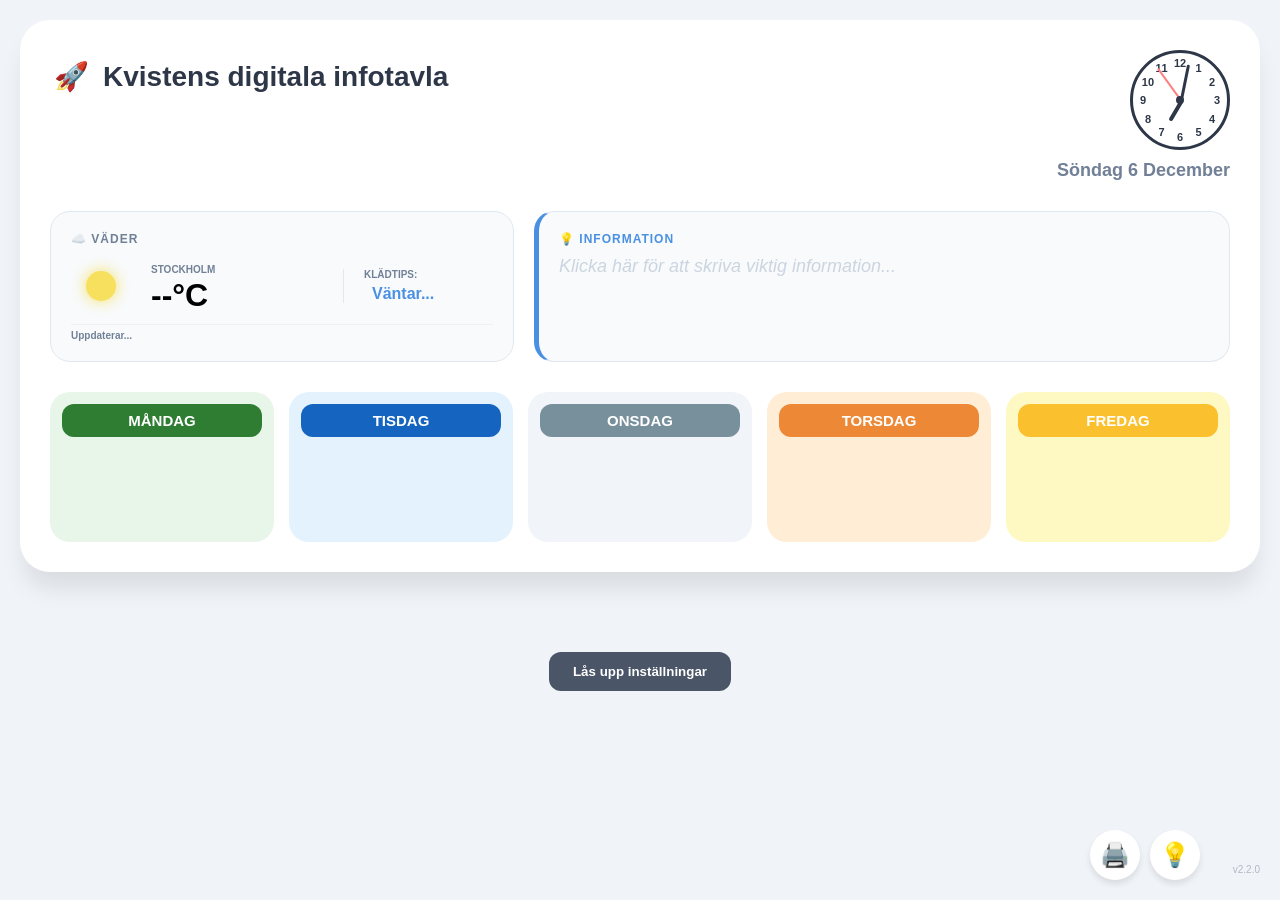
==== commit 0998bc38: "ipad touch fix" ====
--- a/Index.html
+++ b/Index.html
@@ -134,9 +134,10 @@
         }
         .admin-active .aktivitet-tid-wrapper { display: flex; }
         
+        /* Större touch-vänlig yta för iPad */
         .aktivitet-tid-input {
             display: none; border: none; background: transparent; font-size: 11px; font-weight: 700; color: var(--text-muted);
-            width: 65px; outline: none; font-family: sans-serif; padding-right: 2px;
+            width: 65px; outline: none; font-family: sans-serif; padding: 4px 2px;
         }
         .admin-active .aktivitet-tid-input { display: inline-block; }
         .aktivitet-tid-text { font-size: 11px; font-weight: 700; color: var(--text-muted); display: none; }
@@ -739,7 +740,19 @@
         tidInput.addEventListener('input', () => {
             hanteraTidsÄndring(tidInput, tidText, kort);
         });
-        tidInput.onclick = (e) => { if(isAdmin) e.stopPropagation(); };
+
+        // Fix för iPad/iOS: Stoppa kortets klick-event från att "stjäla" trycket när man klickar på tidsväljaren
+        tidInput.addEventListener('click', (e) => {
+            if (isAdmin) {
+                e.stopPropagation();
+            }
+        });
+
+        tidInput.addEventListener('touchstart', (e) => {
+            if (isAdmin) {
+                e.stopPropagation();
+            }
+        });
 
         if (laddaIkon) {
             kort.setAttribute('data-custom', 'true');
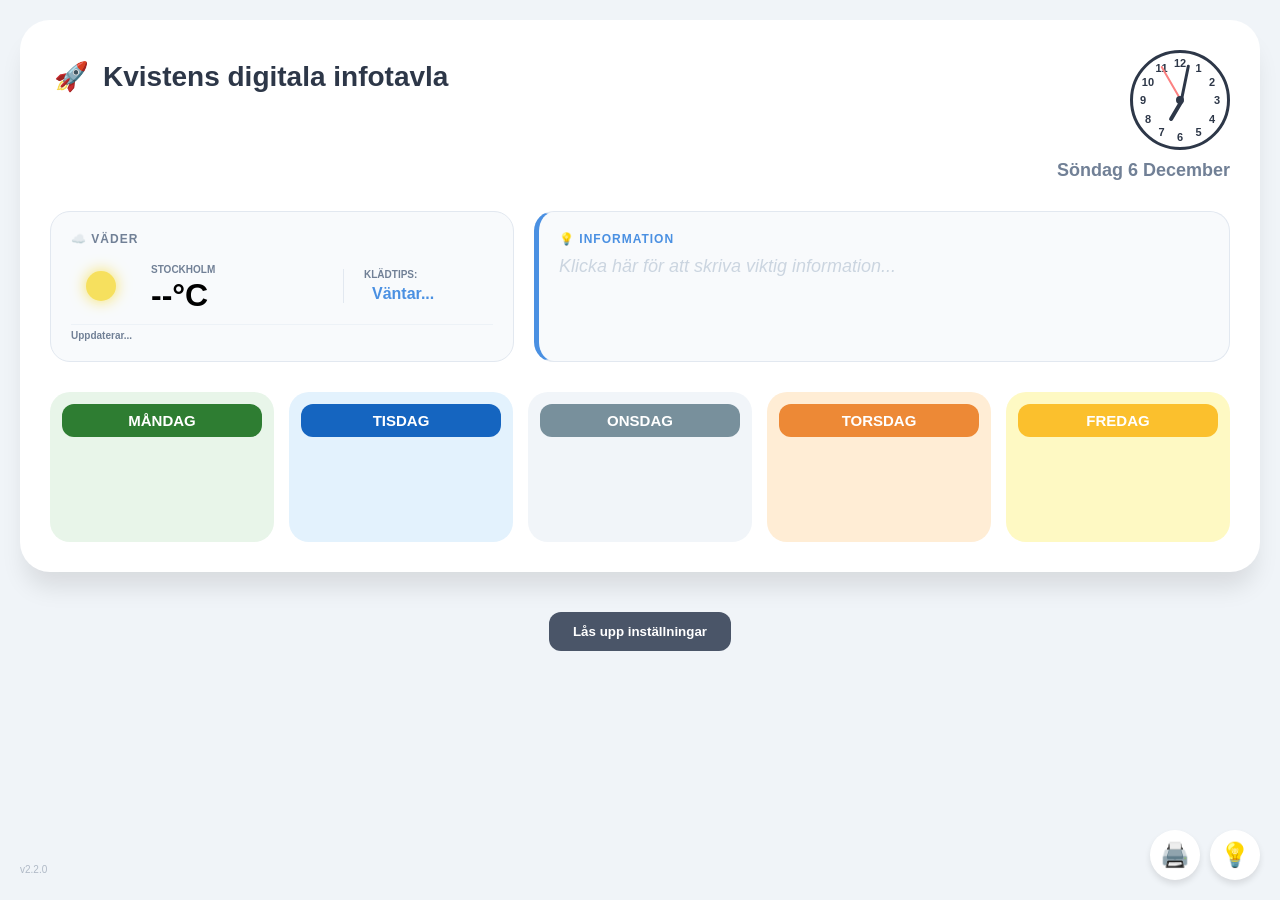
==== commit 15ca0231: "fixat utskrift" ====
--- a/Index.html
+++ b/Index.html
@@ -23,12 +23,22 @@
         }
 
         * { box-sizing: border-box; margin: 0; padding: 0; font-family: 'Inter', sans-serif; }
-        body { background-color: var(--bg-main); padding: 20px; display: flex; flex-direction: column; align-items: center; min-height: 100vh; position: relative; }
-
+        body { 
+            min-height: 100vh;
+            width: 100vw;
+            margin: 0;
+            background-color: var(--bg-main); 
+            padding: 20px 20px 100px 20px; /* Extra padding i botten så knappar inte täcker innehåll */
+            display: flex; 
+            flex-direction: column; 
+            align-items: center; 
+            position: relative; 
+        }
+        
         .tavla {
             width: 100%; max-width: 1300px; background: white; border-radius: 30px;
             padding: 30px; box-shadow: 0 20px 25px -5px rgba(0, 0, 0, 0.1);
-            margin-bottom: 70px; position: relative;
+            margin-bottom: 30px; position: relative;
         }
 
         /* Fixerade knappar i hörnen */
@@ -38,8 +48,8 @@
             cursor: pointer; font-size: 24px; transition: all 0.2s;
             box-shadow: 0 4px 6px rgba(0,0,0,0.1); z-index: 1000;
         }
-        .wake-lock-indicator { right: 80px; }
-        .print-btn { right: 140px; }
+        .wake-lock-indicator { right: 20px; }
+        .print-btn { right: 80px; }
         .wake-lock-indicator:active, .print-btn:active { transform: scale(0.9); }
 
         .header { display: flex; justify-content: space-between; align-items: flex-start; margin-bottom: 30px; }
@@ -91,11 +101,11 @@
         .drop1 { left: 10px; animation-delay: 0s; }
         .drop2 { left: 20px; animation-delay: 0.4s; }
         .drop3 { left: 28px; animation-delay: 0.8s; }
-        @keyframes fall { 0% { transform: translateY(-10px); opacity: 0; } 50% { opacity: 1; } 100% { transform: translateY(10px) opacity: 0; } }
+        @keyframes fall { 0% { transform: translateY(-10px) opacity: 0; } 50% { opacity: 1; } 100% { transform: translateY(10px) opacity: 0; } }
         .anim-snow-flake { font-size: 10px; color: #a5f3fc; position: absolute; bottom: -10px; opacity: 0; animation: flake-fall 2s linear infinite; }
         .flake1 { left: 8px; animation-delay: 0s; }
         .flake2 { left: 22px; animation-delay: 0.7s; }
-        @keyframes flake-fall { 0% { transform: translateY(-10px) translateX(0); opacity: 0; } 50% { opacity: 1; transform: translateY(0px) translateX(3px); } 100% { transform: translateY(10px) translateX(-3px) opacity: 0; } }
+        @keyframes flake-fall { 0% { transform: translateY(-10px) translateX(0); opacity: 0; } 50% { opacity: 1; transform: translateY(0px) translateX(3px); } 100% { transform: translateY(10px) translateX(-3px); opacity: 0; } }
         .anim-bolt { font-size: 16px; color: #fbbf24; position: absolute; bottom: -12px; left: 14px; animation: flash 1.5s ease-in-out infinite; }
         @keyframes flash { 0%, 100% { opacity: 0; } 50% { opacity: 1; } }
 
@@ -120,7 +130,7 @@
         .aktivitets-lista { display: flex; flex-direction: column; gap: 10px; min-height: 50px; }
         
         .aktivitet-kort { 
-            background: white; border-radius: 15px; padding: 16px 12px 12px 12px; position: relative; 
+            background: white; border-radius: 15px; padding: 22px 12px 16px 12px; position: relative; 
             box-shadow: 0 4px 6px rgba(0,0,0,0.05); cursor: pointer; 
             transition: transform 0.3s cubic-bezier(0.34, 1.56, 0.64, 1), box-shadow 0.3s ease, border-color 0.2s; 
             border: 2px solid transparent; overflow: hidden;
@@ -153,14 +163,17 @@
         }
         .aktivitet-kort.fokus-läge .fokus-timer-bar { display: block; }
 
-        /* Redigerbar ikon */
-        .aktivitet-ikon-badge { font-size: 32px; text-align: center; margin-bottom: 4px; transition: font-size 0.3s ease; display: block; border-radius: 8px; outline: none; }
+        /* Redigerbar ikon (42px) */
+        .aktivitet-ikon-badge { font-size: 42px; text-align: center; margin-bottom: 6px; transition: font-size 0.3s ease; display: block; border-radius: 8px; outline: none; }
         .admin-active .aktivitet-ikon-badge:hover { background: #f1f5f9; cursor: text; }
 
-        .aktivitet-namn { font-weight: 700; text-align: center; font-size: 16px; margin-bottom: 6px; outline: none; color: #1a202c; transition: font-size 0.3s ease; }
+        /* Aktivitetsnamn (20px) */
+        .aktivitet-namn { font-weight: 700; text-align: center; font-size: 20px; margin-bottom: 10px; outline: none; color: #1a202c; transition: font-size 0.3s ease; line-height: 1.3; }
 
         .grupper-container { display: flex; flex-wrap: wrap; justify-content: center; gap: 6px; pointer-events: none; }
-        .grupp-tag { font-size: 10px; font-weight: 800; background: #e2e8f0; color: #2d3748; padding: 3px 9px; border-radius: 10px; text-transform: uppercase; display: flex; align-items: center; gap: 4px; border: 1px solid #cbd5e0; transition: all 0.2s; pointer-events: auto; }
+        
+        /* Grupptaggar - ÄNDRAD TILL STÖRRE TEXT (13px) */
+        .grupp-tag { font-size: 13px; font-weight: 800; background: #e2e8f0; color: #2d3748; padding: 4px 10px; border-radius: 12px; text-transform: uppercase; display: flex; align-items: center; gap: 5px; border: 1px solid #cbd5e0; transition: all 0.2s; pointer-events: auto; }
         .admin-active .grupp-tag:hover { background: var(--error); color: white; border-color: #fca5a5; transform: scale(0.9); cursor: pointer; }
 
         /* Fokus-läge & Modaler */
@@ -170,7 +183,7 @@
             left: 50%;
             transform: translate(-50%, -50%);
             z-index: 2000;
-            width: 440px;
+            width: 460px;
             padding: 30px;
             border-radius: 25px;
             background: white;
@@ -210,7 +223,9 @@
         
         .aktivitet-kort.fokus-läge .aktivitet-ikon-badge { font-size: 80px; margin-bottom: 10px; }
         .aktivitet-kort.fokus-läge .aktivitet-namn { font-size: 32px; margin-bottom: 20px; }
-        .aktivitet-kort.fokus-läge .grupp-tag { font-size: 14px; padding: 6px 14px; border-radius: 15px; gap: 6px; }
+        
+        /* Grupptaggar i fokusläge - ÄNDRAD TILL STÖRRE TEXT (18px) */
+        .aktivitet-kort.fokus-läge .grupp-tag { font-size: 18px; padding: 8px 18px; border-radius: 15px; gap: 6px; }
 
         @keyframes zoomInKort {
             from { transform: translate(-50%, -50%) scale(0.7); opacity: 0; }
@@ -244,21 +259,66 @@
         .klad-regel { background: #2d3748; padding: 10px; border-radius: 10px; margin-bottom: 8px; display: grid; grid-template-columns: 50px 1fr 40px 30px; gap: 5px; align-items: center; }
         .klad-regel input { background: #4a5568; border: none; color: white; padding: 5px; border-radius: 5px; font-size: 12px; width: 100%; }
 
-        .version-tag { position: fixed; bottom: 25px; right: 20px; font-size: 10px; color: var(--text-muted); opacity: 0.5; }
+        .version-tag { position: fixed; bottom: 25px; left: 20px; font-size: 10px; color: var(--text-muted); opacity: 0.5; }
 
         /* Utskriftsregler */
         @media print {
-            body { background: white; padding: 0; margin: 0; min-height: auto; }
+            /* Tvinga body att använda 100% av papperets bredd och nollställ flex-centreringen */
+            body {
+                background: white;
+                padding: 0 !important;
+                margin: 0 !important;
+                min-height: auto !important;
+                width: 100% !important;
+                display: block !important;
+            }
+
             .wake-lock-indicator, .print-btn, #adminBtn, #panel, .fokus-overlay, .custom-modal-kort, .version-tag, .fokus-klock-container, .fokus-timer-bar { display: none !important; }
             .header, .top-grid { display: none !important; }
-            .tavla { box-shadow: none !important; padding: 0 !important; margin: 0 !important; max-width: 100% !important; width: 100% !important; border-radius: 0 !important; }
-            .schema-grid { display: grid !important; grid-template-columns: repeat(5, 1fr) !important; gap: 10px !important; width: 100% !important; }
+
+            /* Tvinga tavlan att sträcka ut sig helt och hållet */
+            .tavla {
+                box-shadow: none !important;
+                padding: 0 !important;
+                margin: 0 !important;
+                max-width: 100% !important;
+                width: 100% !important;
+                border-radius: 0 !important;
+            }
+
+            /* Tvinga schemat att ta upp 100% av tavlans/papperets bredd */
+            .schema-grid {
+                display: grid !important;
+                grid-template-columns: repeat(5, minmax(0, 1fr)) !important;
+                gap: 12px !important;
+                width: 100% !important;
+            }
+
             .lagg-till-btn, .radera-btn { display: none !important; }
-            .dag-kolumn { -webkit-print-color-adjust: exact !important; print-color-adjust: exact !important; min-height: auto !important; padding: 10px !important; border-radius: 15px !important; }
+
+            .dag-kolumn {
+                -webkit-print-color-adjust: exact !important;
+                print-color-adjust: exact !important;
+                min-height: auto !important;
+                padding: 10px !important;
+                border-radius: 15px !important;
+                width: 100% !important;
+                box-sizing: border-box !important;
+            }
             .dag-rubrik { -webkit-print-color-adjust: exact !important; print-color-adjust: exact !important; font-size: 14px !important; }
-            .aktivitet-kort { box-shadow: none !important; border: 1px solid #cbd5e0 !important; page-break-inside: avoid; padding-top: 12px !important; }
+
+            .aktivitet-kort {
+                box-shadow: none !important;
+                border: 1px solid #cbd5e0 !important;
+                page-break-inside: avoid;
+                padding-top: 12px !important;
+                width: 100% !important;
+                box-sizing: border-box !important;
+            }
             .aktivitet-tid-wrapper { display: none !important; }
-            .grupp-tag { -webkit-print-color-adjust: exact !important; print-color-adjust: exact !important; border: 1px solid #cbd5e0 !important; }
+            .grupp-tag { -webkit-print-color-adjust: exact !important; print-color-adjust: exact !important; border: 1px solid #cbd5e0 !important; font-size: 12px !important; }
+
+            /* Sätter marginalen på själva papperet */
             @page { size: landscape; margin: 10mm; }
         }
     </style>
@@ -340,7 +400,7 @@
 
 <button class="print-btn" onclick="window.print()" title="Skriv ut veckoschema">🖨️</button>
 <button class="wake-lock-indicator" onclick="requestWakeLock()" title="Håll skärmen vaken">💡</button>
-<button class="admin-btn-main" onclick="visaLoginModal()" id="adminBtn">Lås upp inställningar</button>
+<button class="admin-btn-main" onclick="visaLoginModal()" id="adminBtn" style="margin-bottom: 20px;">Lås upp inställningar</button>
 
 <div id="panel" class="admin-panel">
     <div class="admin-grid">
@@ -348,13 +408,13 @@
             <h3 style="margin-bottom:15px; font-size:14px; color:var(--warning);">👥 GRUPPER</h3>
             <p style="font-size:11px; margin-bottom:10px; opacity:0.8;">Markera ett kort i schemat och klicka på en grupp nedan:</p>
             <div style="display:flex; flex-wrap:wrap; gap:8px;">
-                <button onclick="laggTillGruppValt('PLANETER')" class="grupp-tag">🪐 PLANETER</button>
-                <button onclick="laggTillGruppValt('SOLAR')" class="grupp-tag">☀️ SOLAR</button>
-                <button onclick="laggTillGruppValt('GALAXER')" class="grupp-tag">🌀 GALAXER</button>
-                <button onclick="laggTillGruppValt('MÅNAR')" class="grupp-tag">🌙 MÅNAR</button>
-                <button onclick="laggTillGruppValt('STJÄRNOR')" class="grupp-tag">⭐ STJÄRNOR</button>
-                <button onclick="laggTillGruppValt('KOMETER')" class="grupp-tag">☄️ KOMETER</button>
-                <button onclick="laggTillGruppValt('ALLA')" class="grupp-tag" style="background:var(--accent); color:white;">🌍 ALLA</button>
+                <button onclick="laggTillGruppValt('PLANETER')" class="grupp-tag" style="font-size:11px;">🪐 PLANETER</button>
+                <button onclick="laggTillGruppValt('SOLAR')" class="grupp-tag" style="font-size:11px;">☀️ SOLAR</button>
+                <button onclick="laggTillGruppValt('GALAXER')" class="grupp-tag" style="font-size:11px;">🌀 GALAXER</button>
+                <button onclick="laggTillGruppValt('MÅNAR')" class="grupp-tag" style="font-size:11px;">🌙 MÅNAR</button>
+                <button onclick="laggTillGruppValt('STJÄRNOR')" class="grupp-tag" style="font-size:11px;">⭐ STJÄRNOR</button>
+                <button onclick="laggTillGruppValt('KOMETER')" class="grupp-tag" style="font-size:11px;">☄️ KOMETER</button>
+                <button onclick="laggTillGruppValt('ALLA')" class="grupp-tag" style="background:var(--accent); color:white; font-size:11px;">🌍 ALLA</button>
             </div>
             <button class="admin-btn-main" style="width:100%; background:var(--error); margin-top:20px;" onclick="if(confirm('Rensa ALLT?')) { localStorage.clear(); location.reload(); }">Nollställ tavla</button>
         </div>
@@ -584,6 +644,15 @@
             bar.style.transition = 'none';
             bar.style.transform = 'scaleX(1)';
         });
+    }
+
+    function cambiaDirezioneAdminPanel(swap) {
+        const panel = document.getElementById('panel');
+        const grid = panel.querySelector('.admin-grid');
+        const cols = [...grid.querySelectorAll('.admin-col')];
+        if(swap && cols.length >= 3) {
+            grid.insertBefore(cols[2], cols[0]);
+        }
     }
 
     function hanteraKortKlick(kort, event) {
@@ -646,6 +715,7 @@
             laddaKladEditor();
             document.getElementById('titel-input').value = document.getElementById('tavla-titel').innerText;
             document.getElementById('vader-stad-input').value = localStorage.getItem('v-stad') || "Stockholm";
+            cambiaDirezioneAdminPanel(true);
         } else {
             document.getElementById('admin-login-modal').style.display = 'none';
             document.getElementById('admin-error-modal').style.display = 'flex';
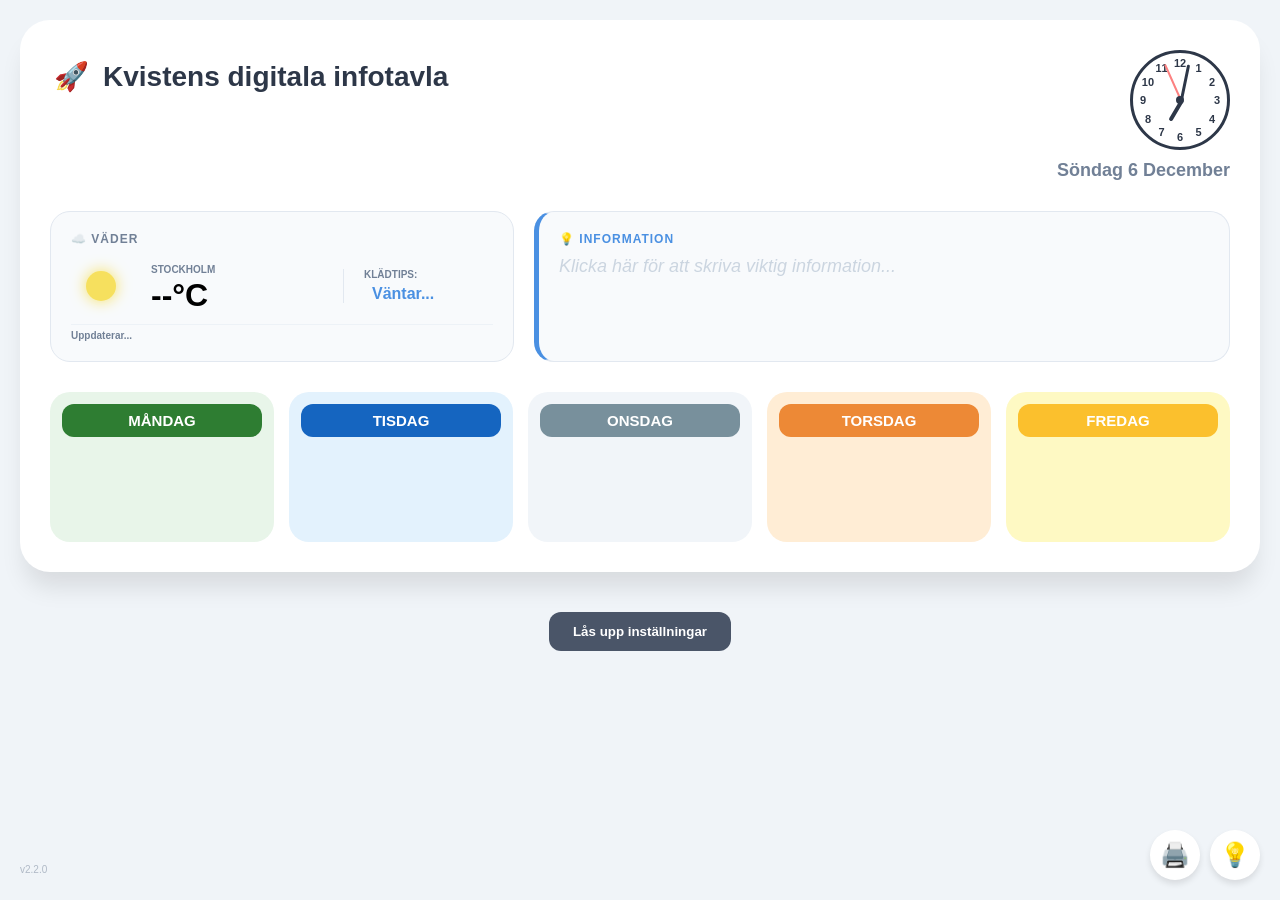
==== commit 2ab97044: "senaste" ====
--- a/Index.html
+++ b/Index.html
@@ -101,7 +101,7 @@
         .drop1 { left: 10px; animation-delay: 0s; }
         .drop2 { left: 20px; animation-delay: 0.4s; }
         .drop3 { left: 28px; animation-delay: 0.8s; }
-        @keyframes fall { 0% { transform: translateY(-10px) opacity: 0; } 50% { opacity: 1; } 100% { transform: translateY(10px) opacity: 0; } }
+        @keyframes fall { 0% { transform: translateY(-10px); opacity: 0; } 50% { opacity: 1; } 100% { transform: translateY(10px); opacity: 0; } }
         .anim-snow-flake { font-size: 10px; color: #a5f3fc; position: absolute; bottom: -10px; opacity: 0; animation: flake-fall 2s linear infinite; }
         .flake1 { left: 8px; animation-delay: 0s; }
         .flake2 { left: 22px; animation-delay: 0.7s; }
